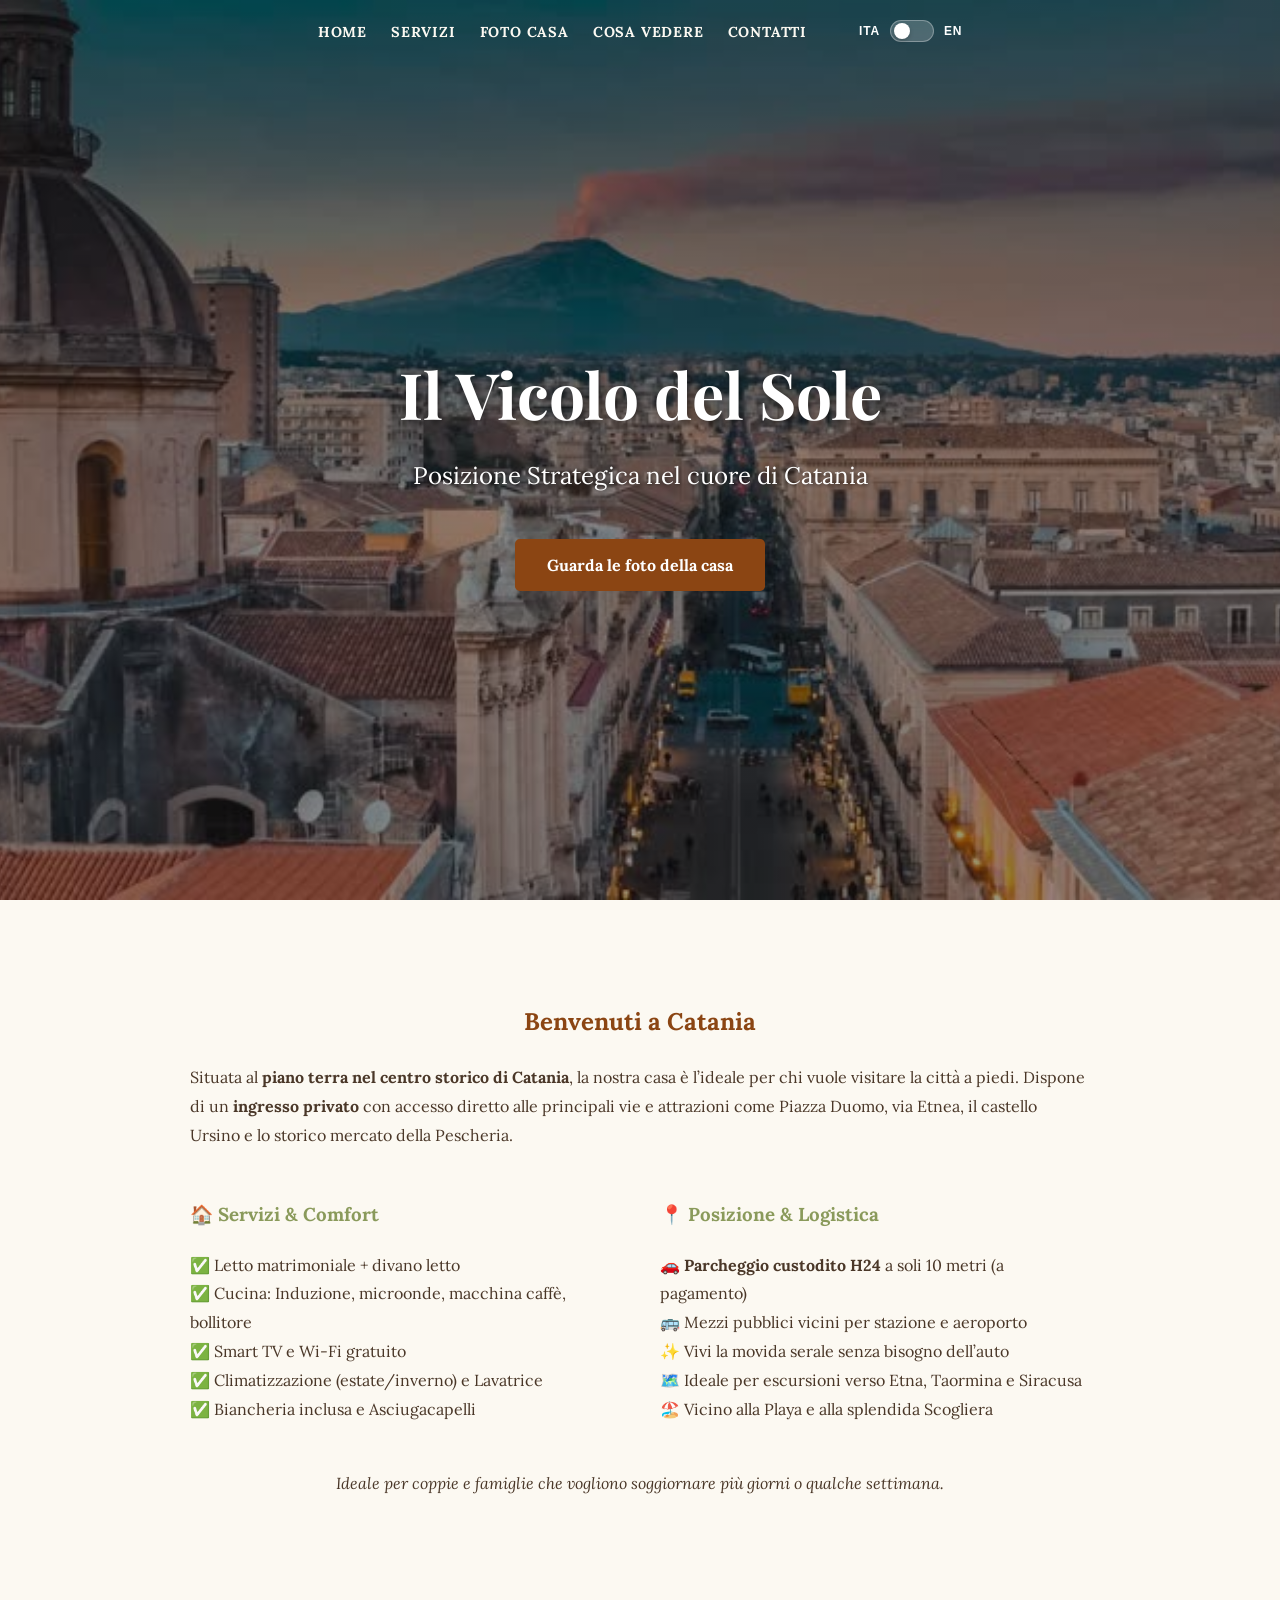
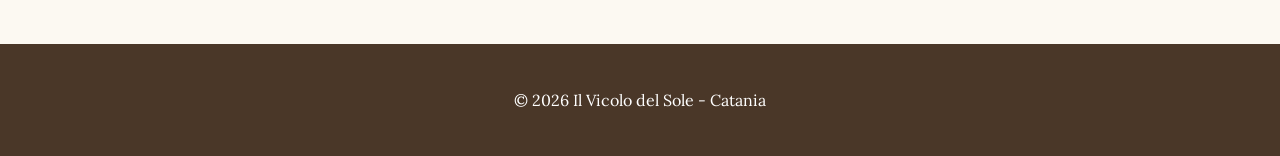
==== index.html @ 19db4788 "first commit" ====
<!DOCTYPE html>
<html lang="it">

<head>
    <meta charset="UTF-8">
    <meta name="viewport" content="width=device-width, initial-scale=1.0">
    <title>Il Vicolo del Sole - Catania Centro</title>
    <link rel="stylesheet" href="style.css">
    <link
        href="https://fonts.googleapis.com/css2?family=Lora:wght@400;700&family=Playfair+Display:wght@700&display=swap"
        rel="stylesheet">
</head>

<body>

    <div class="home-bg">
        <header style="position: absolute; top: 0; width: 100%;">
            <nav>
                <ul>
                    <li><a href="index.html">Home</a></li>
                    <li><a href="servizi.html">Servizi</a></li>
                    <li><a href="foto.html">Foto Casa</a></li>
                    <li><a href="dintorni.html">Cosa Vedere</a></li>
                    <li><a href="contatti.html">Contatti</a></li>
                </ul>

                <!-- HAMBURGER MENU ICON -->
                <button class="hamburger" aria-label="Toggle menu" aria-expanded="false">
                    <span></span>
                    <span></span>
                    <span></span>
                </button>

                <div class="language-switch notraslate" translate="no">
                    <span class="lang-label">ITA</span>
                    <label class="switch">
                        <input type="checkbox" id="lang-toggle" onclick="toggleLanguage()">
                        <span class="slider"></span>
                    </label>
                    <span class="lang-label">EN</span>
                </div>
                <div id="google_translate_element"></div>
            </nav>

            <!-- MOBILE MENU SIDEBAR -->
            <div class="mobile-menu">
                <ul>
                    <li><a href="index.html">Home</a></li>
                    <li><a href="servizi.html">Servizi</a></li>
                    <li><a href="foto.html">Foto Casa</a></li>
                    <li><a href="dintorni.html">Cosa Vedere</a></li>
                    <li><a href="contatti.html">Contatti</a></li>
                </ul>
            </div>
        </header>

        <div class="hero-text">
            <h1>Il Vicolo del Sole</h1>
            <p>Posizione Strategica nel cuore di Catania</p>
            <a href="foto.html" class="btn-hero">Guarda le foto della casa</a>
        </div>
    </div>

    <section class="full-description">
        <div class="description-content">
            <h2 style="color: #8B4513; text-align: center;">Benvenuti a Catania</h2>
            <p>
                Situata al <strong>piano terra nel centro storico di Catania</strong>, la nostra casa è l’ideale per chi
                vuole visitare la città a piedi.
                Dispone di un <strong>ingresso privato</strong> con accesso diretto alle principali vie e attrazioni
                come Piazza Duomo, via Etnea, il castello Ursino e lo storico mercato della Pescheria.
            </p>

            <div style="display: grid; grid-template-columns: 1fr 1fr; gap: 40px; margin-top: 30px;">
                <div>
                    <h3 style="color: #8A9A5B;">🏠 Servizi & Comfort</h3>
                    <ul style="list-style: none; padding: 0;">
                        <li>✅ Letto matrimoniale + divano letto</li>
                        <li>✅ Cucina: Induzione, microonde, macchina caffè, bollitore</li>
                        <li>✅ Smart TV e Wi-Fi gratuito</li>
                        <li>✅ Climatizzazione (estate/inverno) e Lavatrice</li>
                        <li>✅ Biancheria inclusa e Asciugacapelli</li>
                    </ul>
                </div>
                <div>
                    <h3 style="color: #8A9A5B;">📍 Posizione & Logistica</h3>
                    <ul style="list-style: none; padding: 0;">
                        <li>🚗 <strong>Parcheggio custodito H24</strong> a soli 10 metri (a pagamento)</li>
                        <li>🚌 Mezzi pubblici vicini per stazione e aeroporto</li>
                        <li>✨ Vivi la movida serale senza bisogno dell’auto</li>
                        <li>🗺️ Ideale per escursioni verso Etna, Taormina e Siracusa</li>
                        <li>🏖️ Vicino alla Playa e alla splendida Scogliera</li>
                    </ul>
                </div>
            </div>

            <p style="text-align: center; margin-top: 30px; font-style: italic;">
                Ideale per coppie e famiglie che vogliono soggiornare più giorni o qualche settimana.
            </p>
        </div>
    </section>

    <footer style="text-align: center; padding: 30px; background: #4A3728; color: white;">
        <p>© 2026 Il Vicolo del Sole - Catania</p>
    </footer>

    <script src="js/menu.js"></script>
    <script type="text/javascript" src="js/translate.js"></script>
    <script type="text/javascript"
        src="//translate.google.com/translate_a/element.js?cb=googleTranslateElementInit"></script>

</body>

</html>
---- style.css ----
/* ============================================================
   TAVOLOZZA COLORI E VARIABILI
   ============================================================ */
:root {
    --crema: #FCF9F2;
    --legno: #8B4513;
    --salvia: #8A9A5B;
    --cioccolato: #4A3728;
    --testo-chiaro: #FFFFFF;
    --ombra: rgba(0, 0, 0, 0.1);
    --transition: 0.3s ease;
}

/* ============================================================
   STRUTTURA BASE
   ============================================================ */
html {
    font-size: 16px;
}

body,
html {
    margin: 0;
    padding: 0;
    font-family: 'Lora', serif;
    background-color: var(--crema);
    color: var(--cioccolato);
    scroll-behavior: smooth;
    top: 0px !important;
}

/* ============================================================
   NAVIGAZIONE RESPONSIVE (MENU DESKTOP + HAMBURGER MOBILE)
   ============================================================ */
header {
    background: transparent;
    padding: 1.25rem;
    text-align: center;
    position: absolute;
    width: 100%;
    top: 0;
    z-index: 100;
    transition: all var(--transition);
}

header.internal {
    background: var(--legno);
    position: relative;
}

nav {
    display: flex;
    align-items: center;
    justify-content: center;
    flex-wrap: wrap;
    gap: 2rem;
}

nav ul {
    list-style: none;
    margin: 0;
    padding: 0;
    display: flex;
    gap: 1.5rem;
    align-items: center;
}

nav ul li {
    display: inline-block;
}

nav ul li a {
    color: var(--crema);
    text-decoration: none;
    font-weight: bold;
    text-transform: uppercase;
    font-size: 0.9rem;
    letter-spacing: 0.05rem;
    transition: color var(--transition);
    padding: 0.5rem 0;
    border-bottom: 2px solid transparent;
}

nav ul li a:hover {
    color: var(--salvia);
    border-bottom-color: var(--salvia);
}

/* HAMBURGER MENU ICON (NASCOSTO SU DESKTOP) */
.hamburger {
    display: none;
    flex-direction: column;
    cursor: pointer;
    gap: 0.35rem;
    background: none;
    border: none;
    padding: 0.5rem;
    z-index: 1001;
}

.hamburger span {
    width: 1.75rem;
    height: 0.2rem;
    background-color: var(--crema);
    border-radius: 0.1rem;
    transition: all var(--transition);
    transform-origin: center;
}

.hamburger.active span:nth-child(1) {
    transform: rotate(45deg) translate(0.5rem, 0.5rem);
}

.hamburger.active span:nth-child(2) {
    opacity: 0;
}

.hamburger.active span:nth-child(3) {
    transform: rotate(-45deg) translate(0.5rem, -0.5rem);
}

/* MOBILE MENU (SIDEBAR) */
.mobile-menu {
    display: none;
    position: fixed;
    top: 0;
    left: -100%;
    width: 100%;
    height: 100vh;
    background: linear-gradient(135deg, var(--legno) 0%, var(--cioccolato) 100%);
    flex-direction: column;
    padding-top: 5rem;
    gap: 1.5rem;
    z-index: 1000;
    transition: left var(--transition);
    overflow-y: auto;
}

.mobile-menu.active {
    left: 0;
}

.mobile-menu ul {
    flex-direction: column;
    gap: 1rem;
    padding: 0 1.5rem;
}

.mobile-menu ul li a {
    font-size: 1.2rem;
    padding: 1rem;
    display: block;
    border-radius: 0.5rem;
    transition: background-color var(--transition);
}

.mobile-menu ul li a:hover {
    background-color: rgba(255, 255, 255, 0.1);
    border-bottom: none;
}

/* LANGUAGE SWITCH */
.language-switch {
    display: flex;
    align-items: center;
    gap: 0.625rem;
    margin-left: 1.25rem;
}

.lang-label {
    color: white;
    font-size: 0.75rem;
    font-weight: bold;
    font-family: sans-serif;
    letter-spacing: 0.05rem;
}

.switch {
    position: relative;
    display: inline-block;
    width: 2.75rem;
    height: 1.375rem;
}

.switch input {
    opacity: 0;
    width: 0;
    height: 0;
}

.slider {
    position: absolute;
    cursor: pointer;
    top: 0;
    left: 0;
    right: 0;
    bottom: 0;
    background-color: rgba(255, 255, 255, 0.2);
    backdrop-filter: blur(5px);
    transition: background-color var(--transition);
    border: 1px solid rgba(255, 255, 255, 0.3);
    border-radius: 2.125rem;
}

.slider:before {
    position: absolute;
    content: "";
    height: 1rem;
    width: 1rem;
    left: 0.1875rem;
    bottom: 0.125rem;
    background-color: white;
    transition: transform var(--transition);
    box-shadow: 0 0.125rem 0.25rem rgba(0, 0, 0, 0.2);
    border-radius: 50%;
}

input:checked+.slider {
    background-color: rgba(46, 204, 113, 0.6);
}

input:checked+.slider:before {
    transform: translateX(1.375rem);
}

/* GOOGLE TRANSLATE */
.goog-te-menu-frame {
    box-shadow: 0 0.25rem 1.25rem rgba(0, 0, 0, 0.2) !important;
    border-radius: 0.5rem !important;
}

.goog-te-gadget-simple {
    background-color: rgba(255, 255, 255, 0.15) !important;
    border: 1px solid rgba(255, 255, 255, 0.3) !important;
    padding: 0.375rem 0.75rem !important;
    border-radius: 0.35rem !important;
    font-family: 'Lora', serif !important;
    cursor: pointer;
    transition: all var(--transition);
    display: flex !important;
    align-items: center;
}

.goog-te-gadget-simple:hover {
    background-color: rgba(255, 255, 255, 0.25) !important;
}

.goog-te-gadget-simple img {
    display: none !important;
}

.goog-te-gadget-simple span {
    color: var(--crema) !important;
    font-size: 0.85rem !important;
    font-weight: bold;
    text-transform: uppercase;
    text-decoration: none !important;
}

.goog-te-banner-frame.skiptranslate,
.goog-te-gadget span {
    display: none !important;
}

#google_translate_element {
    display: none !important;
}

.goog-text-highlight {
    background-color: transparent !important;
    box-shadow: none !important;
    border: none !important;
}

/* ============================================================
   HOME PAGE - HERO SECTION (RESPONSIVE)
   ============================================================ */
.home-bg {
    background-image: linear-gradient(rgba(0, 0, 0, 0.4), rgba(0, 0, 0, 0.4)), url('img/catania-bg.jpg');
    height: 100vh;
    background-position: center;
    background-repeat: no-repeat;
    background-size: cover;
    position: relative;
    display: flex;
    align-items: center;
    justify-content: center;
    min-height: 500px;
}

.hero-text {
    text-align: center;
    color: var(--testo-chiaro);
    max-width: 90%;
    padding: 2rem;
}

.hero-text h1 {
    font-family: 'Playfair Display', serif;
    font-size: clamp(2rem, 6vw, 4rem);
    margin-bottom: 0.625rem;
    text-shadow: 0.125rem 0.125rem 0.5rem rgba(0, 0, 0, 0.6);
}

.hero-text p {
    font-size: clamp(1rem, 4vw, 1.5rem);
    font-weight: 300;
    text-shadow: 0.0625rem 0.0625rem 0.25rem rgba(0, 0, 0, 0.6);
}

.btn-hero {
    display: inline-block;
    padding: 1rem 2rem;
    background: var(--legno);
    color: white;
    text-decoration: none;
    border-radius: 0.3rem;
    margin-top: 1.5rem;
    font-weight: bold;
    transition: all var(--transition);
    font-size: clamp(0.9rem, 2vw, 1rem);
}

.btn-hero:hover {
    background: #A0522D;
    transform: translateY(-0.2rem);
}

/* ============================================================
   SEZIONI CONTENUTO (DESCRIZIONE E SERVIZI)
   ============================================================ */
.full-description {
    padding: clamp(2rem, 10vw, 5rem) 1.25rem;
    background-color: var(--crema);
}

.description-content {
    max-width: 56.25rem;
    margin: 0 auto;
    line-height: 1.8;
}

.features {
    padding: clamp(2rem, 10vw, 5rem) 1.25rem;
    max-width: 75rem;
    margin: 0 auto;
}

.service-grid {
    display: grid;
    grid-template-columns: repeat(auto-fit, minmax(280px, 1fr));
    gap: 1.875rem;
}

.service-item {
    background: white;
    padding: 2.5rem;
    border-radius: 0.9375rem;
    text-align: center;
    box-shadow: 0 0.625rem 1.875rem var(--ombra);
    transition: transform var(--transition), border-color var(--transition);
    border: 1px solid #eee;
}

.service-item:hover {
    transform: translateY(-0.625rem);
    border-color: var(--salvia);
}

.icon {
    font-size: 3.5rem;
    display: block;
    margin-bottom: 1.25rem;
}

.servizi-lista {
    display: grid;
    grid-template-columns: repeat(auto-fit, minmax(250px, 1fr));
    gap: 1.25rem;
    padding: 1.25rem;
}

.card-servizio {
    background: #fff;
    padding: 1.5625rem;
    border-radius: 0.625rem;
    border-bottom: 0.25rem solid var(--salvia);
    text-align: center;
    box-shadow: 0 0.25rem 0.75rem var(--ombra);
    transition: transform var(--transition);
}

.card-servizio:hover {
    transform: translateY(-0.3rem);
}

/* ============================================================
   CAROSELLO (GALLERIA FOTO)
   ============================================================ */
.carousel-container {
    width: 100%;
    max-width: 75rem;
    margin: 2.5rem auto;
    position: relative;
    overflow: hidden;
    aspect-ratio: 16 / 9;
    background: #000;
    border-radius: 0.9375rem;
    box-shadow: 0 0.625rem 1.875rem rgba(0, 0, 0, 0.2);
}

.carousel img {
    width: 100%;
    height: 100%;
    object-fit: contain;
    position: absolute;
    top: 0;
    left: 0;
    opacity: 0;
    transition: opacity 1.2s ease-in-out;
}

.carousel img.active {
    opacity: 1;
}

/* ============================================================
   DINTORNI E ATTRAZIONI
   ============================================================ */
.attraction-card {
    background: white;
    padding: 1.5625rem;
    border-radius: 0.75rem;
    border-left: 0.3125rem solid var(--salvia);
    box-shadow: 0 0.25rem 0.9375rem var(--ombra);
    transition: transform var(--transition), box-shadow var(--transition);
    cursor: pointer;
}

.attraction-card:hover {
    transform: scale(1.02);
    box-shadow: 0 0.375rem 1.25rem rgba(0, 0, 0, 0.1);
}

.attraction-card h3 {
    margin: 0 0 0.625rem 0;
    color: #5D4037;
    font-size: clamp(1rem, 3vw, 1.3rem);
}

.attraction-card p {
    font-size: 0.95rem;
    color: #666;
}

.tourist-guide {
    max-width: 75rem;
    margin: 0 auto;
    padding: 0 1.25rem;
}

.tourist-guide>div {
    display: grid;
    grid-template-columns: repeat(auto-fit, minmax(280px, 1fr));
    gap: 1.5625rem;
    margin-top: 1.875rem;
}

/* ============================================================
   PULSANTI PARTNER
   ============================================================ */
.btn-partner {
    display: flex;
    align-items: center;
    justify-content: center;
    padding: 1.25rem;
    margin-bottom: 0.75rem;
    border-radius: 0.5rem;
    text-decoration: none;
    font-weight: bold;
    transition: transform var(--transition), box-shadow var(--transition);
    color: white !important;
    font-size: clamp(1rem, 2vw, 1.4rem);
}

.btn-partner:hover {
    transform: translateY(-0.125rem);
    box-shadow: 0 0.25rem 0.75rem rgba(0, 0, 0, 0.2);
}

.booking {
    background-color: #003580;
}

.airbnb {
    background-color: #FF5A5F;
}

.subito {
    background-color: #ff6e00 !important;
    background-image: linear-gradient(135deg, #ff8c00 0%, #ff6e00 100%);
    border: 1px solid #e66300;
}

.subito:hover {
    background-color: #e66300 !important;
    background-image: none;
}

/* ============================================================
   VIDEO TOUR
   ============================================================ */
.video-tour-section {
    max-width: 25rem;
    margin: 1.25rem auto;
    padding: 0 1.25rem;
    text-align: center;
}

.video-tour-section h2 {
    font-size: clamp(1.3rem, 4vw, 1.5rem) !important;
    margin-bottom: 1.25rem;
}

.video-tour-section video {
    width: 100%;
    height: auto;
    border-radius: 0.9375rem;
    box-shadow: 0 0.625rem 1.875rem rgba(0, 0, 0, 0.2);
    background-color: #000;
}

/* ============================================================
   FOOTER
   ============================================================ */
footer {
    background: var(--cioccolato);
    color: white;
    text-align: center;
    padding: 2.5rem 1.25rem;
    margin-top: 3.125rem;
}

/* ============================================================
   MEDIA QUERIES - TABLET (768px - 1024px)
   ============================================================ */
@media (max-width: 1024px) {
    nav ul {
        gap: 1rem;
    }

    nav ul li a {
        font-size: 0.8rem;
    }

    .carousel-container {
        aspect-ratio: 4 / 3;
    }

    .tourist-guide>div {
        gap: 1.25rem;
    }
}

/* ============================================================
   MEDIA QUERIES - MOBILE (< 768px)
   ============================================================ */
@media (max-width: 768px) {
    html {
        font-size: 14px;
    }

    /* HEADER MOBILE - compact overlay nav on top of hero */
    header {
        position: absolute !important;
        background: transparent !important;
        padding: 0;
        width: 100%;
        top: 0;
        left: 0;
        pointer-events: none;
    }

    /* keep solid background for internal pages */
    header.internal {
        background: var(--legno);
        position: relative;
        pointer-events: auto;
        padding: 1rem 0.75rem;
    }

    /* SHOW HAMBURGER MENU - compact pill on top-left */
    nav {
        position: absolute;
        top: 1rem;
        left: 1rem;
        display: flex;
        align-items: center;
        gap: 0.5rem;
        background: linear-gradient(90deg, rgba(139, 69, 19, 0.95), rgba(74, 55, 40, 0.95));
        padding: 0.35rem 0.6rem;
        border-radius: 0.35rem;
        box-shadow: 0 6px 18px rgba(0, 0, 0, 0.35);
        z-index: 102;
        pointer-events: auto;
    }

    nav ul {
        display: none;
    }

    .hamburger {
        display: flex;
        order: 1;
        margin: 0;
        padding: 0.15rem;
    }

    .mobile-menu {
        display: flex;
    }

    .language-switch {
        order: 2;
        margin-left: 0;
        gap: 0.5rem;
    }

    .lang-label {
        font-size: 0.65rem;
    }

    .switch {
        width: 2.25rem;
        height: 1.125rem;
    }

    .slider:before {
        height: 0.875rem;
        width: 0.875rem;
    }

    input:checked+.slider:before {
        transform: translateX(1.125rem);
    }

    /* HERO SECTION */
    .hero-text {
        padding: 1rem;
    }

    /* CONTENT SECTIONS */
    .full-description {
        padding: 2rem 1rem;
    }

    .description-content div {
        grid-template-columns: 1fr !important;
        gap: 1.5rem !important;
        margin-top: 1.875rem !important;
    }

    .features {
        padding: 2rem 1rem;
    }

    /* CAROUSEL MOBILE */
    .carousel-container {
        aspect-ratio: 4 / 3;
        margin-top: 1.5rem;
        margin-bottom: 1.5rem;
    }

    /* BUTTONS */
    .btn-partner {
        font-size: 1.05rem !important;
        padding: 1rem !important;
    }

    /* VIDEO SECTION */
    .video-tour-section {
        padding: 1rem;
    }

    .tourist-guide>div {
        grid-template-columns: 1fr !important;
    }

    /* ATTRACTION CARDS */
    .attraction-card {
        padding: 1.25rem;
    }

    .attraction-card h3 {
        font-size: 1.1rem;
    }

    /* SERVICE GRID */
    .service-grid {
        grid-template-columns: 1fr !important;
    }

    /* MAP */
    .map-section {
        margin-bottom: 2rem !important;
    }

    .map-section iframe {
        height: 250px !important;
    }
}

/* ============================================================
   MEDIA QUERIES - SMALL MOBILE (< 480px)
   ============================================================ */
@media (max-width: 480px) {
    html {
        font-size: 13px;
    }

    .hero-text h1 {
        font-size: clamp(1.5rem, 5vw, 2.5rem);
    }

    .hero-text p {
        font-size: clamp(0.9rem, 3vw, 1.2rem);
    }

    nav {
        padding: 0 0.5rem;
    }

    .hamburger {
        margin-right: 0.5rem;
    }

    .hamburger span {
        width: 1.5rem;
        height: 0.18rem;
    }

    .language-switch {
        gap: 0.35rem;
    }

    .lang-label {
        font-size: 0.6rem;
    }

    .switch {
        width: 2rem;
        height: 1rem;
    }

    .servizi-lista {
        grid-template-columns: 1fr;
        gap: 1rem;
    }

    .card-servizio {
        padding: 1.25rem;
    }

    .btn-partner {
        font-size: 0.95rem;
    }

    .video-tour-section {
        max-width: 100%;
    }

    footer {
        padding: 1.5rem 0.75rem;
    }
}
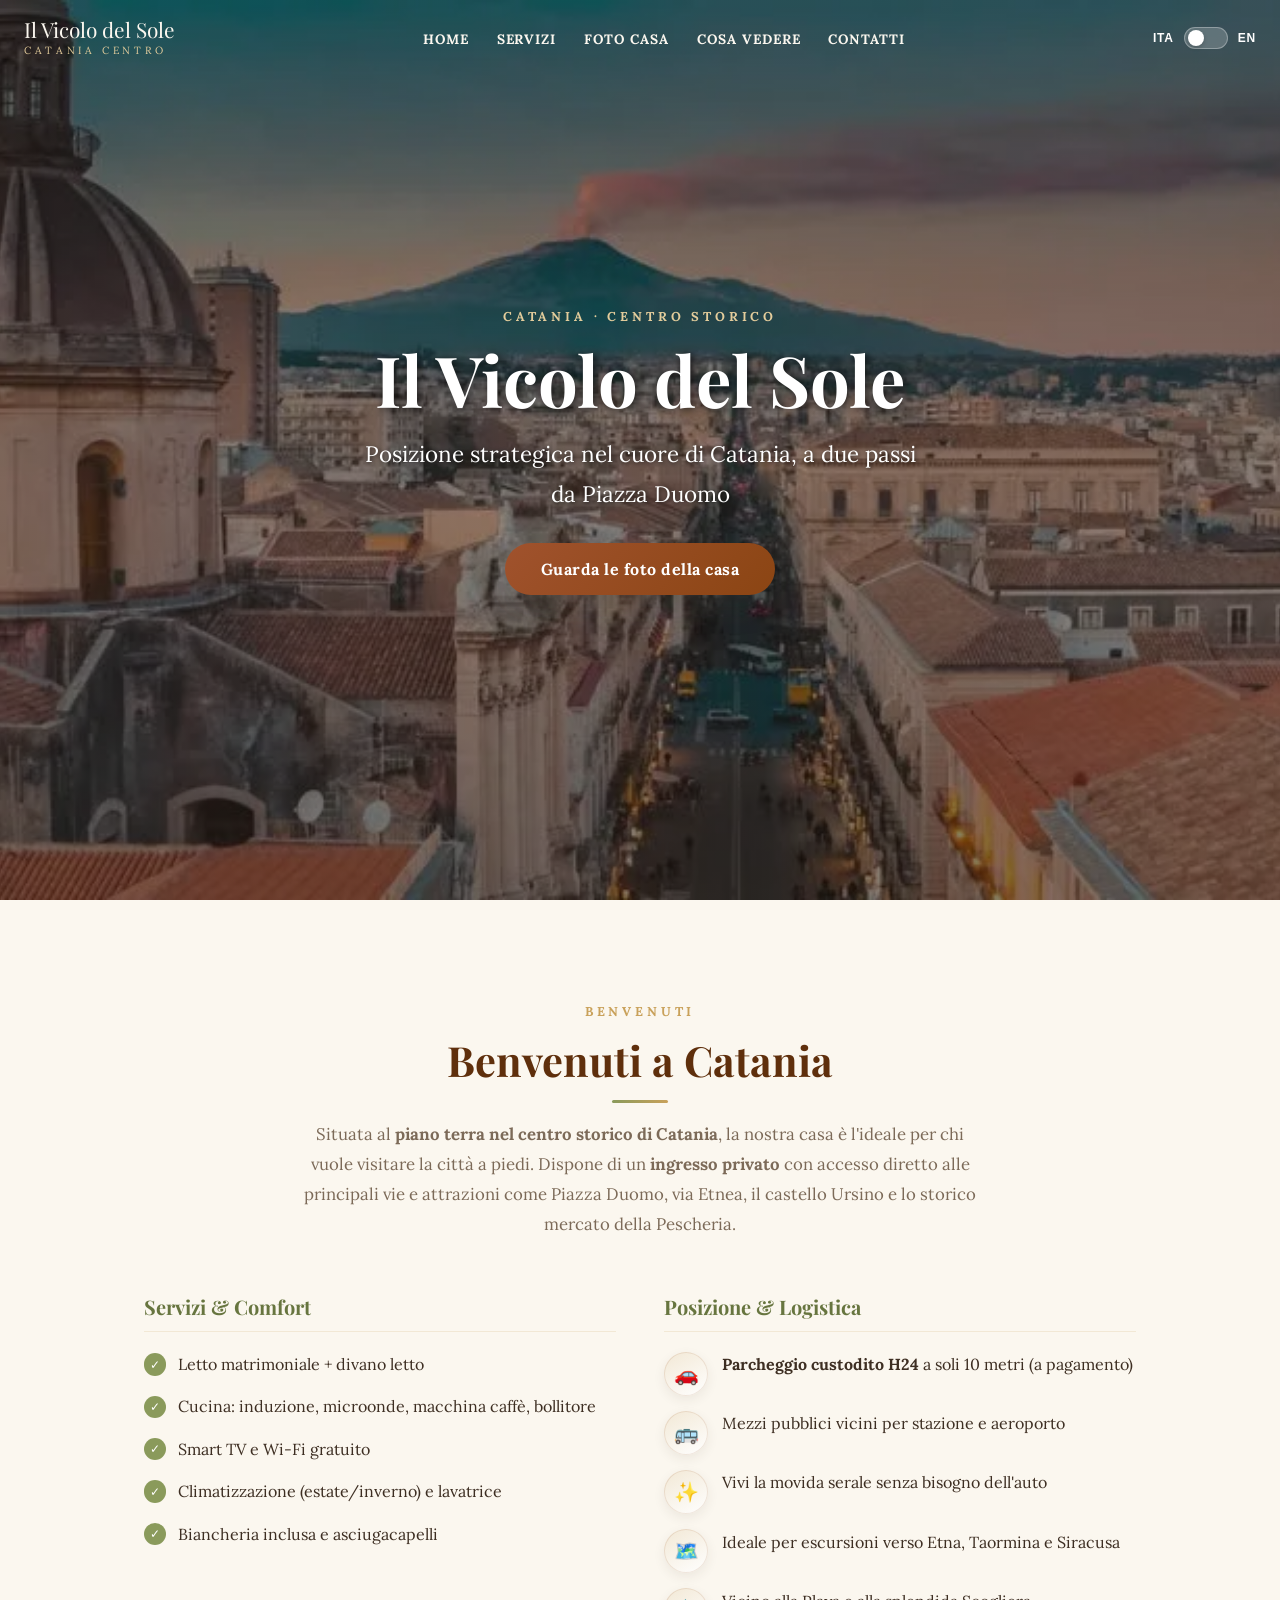
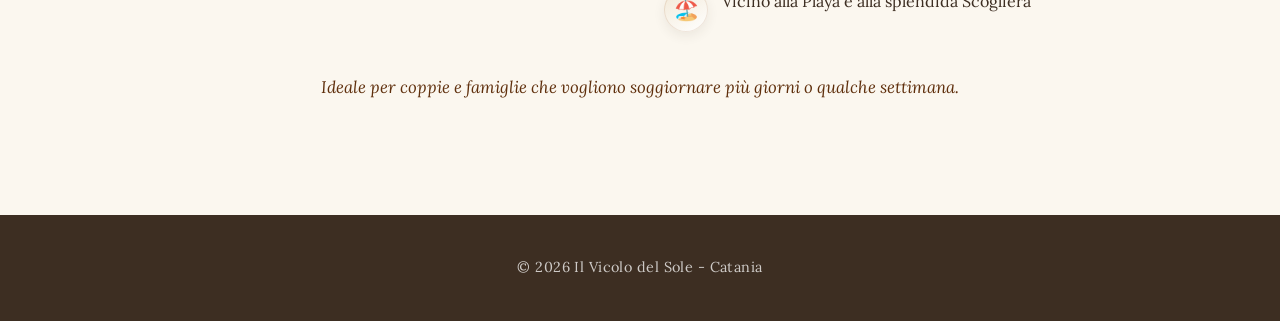
==== commit 0e3bcc64: "feat: aggiornamento foto e palette" ====
--- a/index.html
+++ b/index.html
@@ -5,18 +5,22 @@
     <meta charset="UTF-8">
     <meta name="viewport" content="width=device-width, initial-scale=1.0">
     <title>Il Vicolo del Sole - Catania Centro</title>
+    <link rel="icon" type="image/svg+xml" href="data:image/svg+xml,%3Csvg xmlns='http://www.w3.org/2000/svg' viewBox='0 0 64 64'%3E%3Crect width='64' height='64' rx='14' fill='%238B4513'/%3E%3Ccircle cx='32' cy='32' r='12' fill='%23FBF7EF'/%3E%3Cg stroke='%23FBF7EF' stroke-width='4' stroke-linecap='round'%3E%3Cline x1='32' y1='6' x2='32' y2='14'/%3E%3Cline x1='32' y1='50' x2='32' y2='58'/%3E%3Cline x1='6' y1='32' x2='14' y2='32'/%3E%3Cline x1='50' y1='32' x2='58' y2='32'/%3E%3Cline x1='13' y1='13' x2='19' y2='19'/%3E%3Cline x1='45' y1='45' x2='51' y2='51'/%3E%3Cline x1='13' y1='51' x2='19' y2='45'/%3E%3Cline x1='45' y1='19' x2='51' y2='13'/%3E%3C/g%3E%3C/svg%3E">
     <link rel="stylesheet" href="style.css">
     <link
-        href="https://fonts.googleapis.com/css2?family=Lora:wght@400;700&family=Playfair+Display:wght@700&display=swap"
+        href="https://fonts.googleapis.com/css2?family=Lora:ital,wght@0,400;0,600;0,700;1,400&family=Playfair+Display:wght@400;700;900&display=swap"
         rel="stylesheet">
 </head>
 
 <body>
 
     <div class="home-bg">
-        <header style="position: absolute; top: 0; width: 100%;">
+        <header>
             <nav>
-                <ul>
+                <a href="index.html" class="nav-brand">Il Vicolo del Sole<span class="nav-brand-sub">Catania
+                        Centro</span></a>
+
+                <ul class="nav-links">
                     <li><a href="index.html">Home</a></li>
                     <li><a href="servizi.html">Servizi</a></li>
                     <li><a href="foto.html">Foto Casa</a></li>
@@ -24,26 +28,29 @@
                     <li><a href="contatti.html">Contatti</a></li>
                 </ul>
 
+                <div class="nav-actions">
+                    <div class="language-switch notraslate" translate="no">
+                        <span class="lang-label">ITA</span>
+                        <label class="switch">
+                            <input type="checkbox" id="lang-toggle" onclick="toggleLanguage()">
+                            <span class="slider"></span>
+                        </label>
+                        <span class="lang-label">EN</span>
+                    </div>
+                    <div id="google_translate_element"></div>
+                </div>
+
                 <!-- HAMBURGER MENU ICON -->
                 <button class="hamburger" aria-label="Toggle menu" aria-expanded="false">
                     <span></span>
                     <span></span>
                     <span></span>
                 </button>
-
-                <div class="language-switch notraslate" translate="no">
-                    <span class="lang-label">ITA</span>
-                    <label class="switch">
-                        <input type="checkbox" id="lang-toggle" onclick="toggleLanguage()">
-                        <span class="slider"></span>
-                    </label>
-                    <span class="lang-label">EN</span>
-                </div>
-                <div id="google_translate_element"></div>
             </nav>
 
             <!-- MOBILE MENU SIDEBAR -->
             <div class="mobile-menu">
+                <div class="mobile-menu-brand">Il Vicolo del Sole<span>Catania Centro</span></div>
                 <ul>
                     <li><a href="index.html">Home</a></li>
                     <li><a href="servizi.html">Servizi</a></li>
@@ -55,52 +62,66 @@
         </header>
 
         <div class="hero-text">
+            <span class="eyebrow">Catania · Centro Storico</span>
             <h1>Il Vicolo del Sole</h1>
-            <p>Posizione Strategica nel cuore di Catania</p>
-            <a href="foto.html" class="btn-hero">Guarda le foto della casa</a>
+            <p>Posizione strategica nel cuore di Catania, a due passi da Piazza Duomo</p>
+            <a href="foto.html" class="btn btn-primary btn-hero">Guarda le foto della casa</a>
         </div>
     </div>
 
     <section class="full-description">
         <div class="description-content">
-            <h2 style="color: #8B4513; text-align: center;">Benvenuti a Catania</h2>
-            <p>
-                Situata al <strong>piano terra nel centro storico di Catania</strong>, la nostra casa è l’ideale per chi
-                vuole visitare la città a piedi.
-                Dispone di un <strong>ingresso privato</strong> con accesso diretto alle principali vie e attrazioni
-                come Piazza Duomo, via Etnea, il castello Ursino e lo storico mercato della Pescheria.
-            </p>
+            <div class="section-header">
+                <span class="eyebrow">Benvenuti</span>
+                <h2 class="section-title">Benvenuti a Catania</h2>
+                <p class="section-lead">
+                    Situata al <strong>piano terra nel centro storico di Catania</strong>, la nostra casa è
+                    l'ideale per chi vuole visitare la città a piedi. Dispone di un
+                    <strong>ingresso privato</strong> con accesso diretto alle principali vie e attrazioni come
+                    Piazza Duomo, via Etnea, il castello Ursino e lo storico mercato della Pescheria.
+                </p>
+            </div>
 
-            <div style="display: grid; grid-template-columns: 1fr 1fr; gap: 40px; margin-top: 30px;">
-                <div>
-                    <h3 style="color: #8A9A5B;">🏠 Servizi & Comfort</h3>
-                    <ul style="list-style: none; padding: 0;">
-                        <li>✅ Letto matrimoniale + divano letto</li>
-                        <li>✅ Cucina: Induzione, microonde, macchina caffè, bollitore</li>
-                        <li>✅ Smart TV e Wi-Fi gratuito</li>
-                        <li>✅ Climatizzazione (estate/inverno) e Lavatrice</li>
-                        <li>✅ Biancheria inclusa e Asciugacapelli</li>
+            <div class="feature-columns">
+                <div class="feature-block">
+                    <h3>Servizi &amp; Comfort</h3>
+                    <ul class="feature-list">
+                        <li><span class="check">✓</span> Letto matrimoniale + divano letto</li>
+                        <li><span class="check">✓</span> Cucina: induzione, microonde, macchina caffè, bollitore</li>
+                        <li><span class="check">✓</span> Smart TV e Wi-Fi gratuito</li>
+                        <li><span class="check">✓</span> Climatizzazione (estate/inverno) e lavatrice</li>
+                        <li><span class="check">✓</span> Biancheria inclusa e asciugacapelli</li>
                     </ul>
                 </div>
-                <div>
-                    <h3 style="color: #8A9A5B;">📍 Posizione & Logistica</h3>
-                    <ul style="list-style: none; padding: 0;">
-                        <li>🚗 <strong>Parcheggio custodito H24</strong> a soli 10 metri (a pagamento)</li>
-                        <li>🚌 Mezzi pubblici vicini per stazione e aeroporto</li>
-                        <li>✨ Vivi la movida serale senza bisogno dell’auto</li>
-                        <li>🗺️ Ideale per escursioni verso Etna, Taormina e Siracusa</li>
-                        <li>🏖️ Vicino alla Playa e alla splendida Scogliera</li>
+                <div class="feature-block">
+                    <h3>Posizione &amp; Logistica</h3>
+                    <ul class="info-list">
+                        <li><span class="icon-badge">🚗</span>
+                            <p><strong>Parcheggio custodito H24</strong> a soli 10 metri (a pagamento)</p>
+                        </li>
+                        <li><span class="icon-badge">🚌</span>
+                            <p>Mezzi pubblici vicini per stazione e aeroporto</p>
+                        </li>
+                        <li><span class="icon-badge">✨</span>
+                            <p>Vivi la movida serale senza bisogno dell'auto</p>
+                        </li>
+                        <li><span class="icon-badge">🗺️</span>
+                            <p>Ideale per escursioni verso Etna, Taormina e Siracusa</p>
+                        </li>
+                        <li><span class="icon-badge">🏖️</span>
+                            <p>Vicino alla Playa e alla splendida Scogliera</p>
+                        </li>
                     </ul>
                 </div>
             </div>
 
-            <p style="text-align: center; margin-top: 30px; font-style: italic;">
+            <p class="description-note">
                 Ideale per coppie e famiglie che vogliono soggiornare più giorni o qualche settimana.
             </p>
         </div>
     </section>
 
-    <footer style="text-align: center; padding: 30px; background: #4A3728; color: white;">
+    <footer>
         <p>© 2026 Il Vicolo del Sole - Catania</p>
     </footer>
 
@@ -111,4 +132,4 @@
 
 </body>
 
-</html>+</html>
--- a/style.css
+++ b/style.css
@@ -1,19 +1,50 @@
 /* ============================================================
-   TAVOLOZZA COLORI E VARIABILI
+   IL VICOLO DEL SOLE — DESIGN SYSTEM
+   Boutique mediterraneo raffinato
    ============================================================ */
 :root {
-    --crema: #FCF9F2;
+    --crema: #FBF7EF;
+    --crema-alt: #F2E8D5;
+    --bianco: #FFFFFF;
+
     --legno: #8B4513;
+    --legno-scuro: #5F2F0C;
+    --legno-chiaro: #A0522D;
+
     --salvia: #8A9A5B;
-    --cioccolato: #4A3728;
+    --salvia-scura: #67753F;
+
+    --oro: #C9A15A;
+    --oro-chiaro: #E4CD9C;
+
+    --cioccolato: #3D2E22;
+    --testo: #3D2E22;
+    --testo-muted: #7C6A58;
     --testo-chiaro: #FFFFFF;
-    --ombra: rgba(0, 0, 0, 0.1);
+
+    --ombra-1: 0 0.25rem 0.75rem rgba(61, 46, 34, 0.08);
+    --ombra-2: 0 0.75rem 2rem rgba(61, 46, 34, 0.12);
+    --ombra-3: 0 1.5rem 3.5rem rgba(61, 46, 34, 0.2);
+
+    --radius-sm: 0.6rem;
+    --radius-md: 1rem;
+    --radius-lg: 1.5rem;
+
+    --font-display: 'Playfair Display', Georgia, serif;
+    --font-body: 'Lora', Georgia, serif;
+
+    --header-h: 5.5rem;
     --transition: 0.3s ease;
-}
-
-/* ============================================================
-   STRUTTURA BASE
-   ============================================================ */
+    --transition-slow: 0.6s cubic-bezier(0.22, 1, 0.36, 1);
+}
+
+/* ============================================================
+   RESET & STRUTTURA BASE
+   ============================================================ */
+* {
+    box-sizing: border-box;
+}
+
 html {
     font-size: 16px;
 }
@@ -22,68 +53,178 @@
 html {
     margin: 0;
     padding: 0;
-    font-family: 'Lora', serif;
+    font-family: var(--font-body);
     background-color: var(--crema);
-    color: var(--cioccolato);
+    color: var(--testo);
     scroll-behavior: smooth;
     top: 0px !important;
 }
 
+img {
+    max-width: 100%;
+    display: block;
+}
+
+h1, h2, h3, h4 {
+    font-family: var(--font-display);
+    color: var(--legno-scuro);
+    line-height: 1.2;
+    margin: 0 0 0.75rem;
+    font-weight: 700;
+}
+
+p {
+    line-height: 1.8;
+    margin: 0 0 1rem;
+}
+
+a {
+    color: inherit;
+}
+
+::selection {
+    background: var(--oro-chiaro);
+    color: var(--legno-scuro);
+}
+
+/* ============================================================
+   ELEMENTI RIUTILIZZABILI (eyebrow, titoli sezione, container)
+   ============================================================ */
+.eyebrow {
+    display: inline-block;
+    font-family: var(--font-body);
+    font-size: 0.8rem;
+    font-weight: 700;
+    letter-spacing: 0.3em;
+    text-transform: uppercase;
+    color: var(--oro);
+    margin-bottom: 0.75rem;
+}
+
+.section-header {
+    text-align: center;
+    max-width: 42rem;
+    margin: 0 auto clamp(2.5rem, 6vw, 3.5rem);
+}
+
+.section-title {
+    font-size: clamp(1.8rem, 4vw, 2.6rem);
+    position: relative;
+    padding-bottom: 1.1rem;
+    margin-bottom: 1rem;
+}
+
+.section-title::after {
+    content: "";
+    position: absolute;
+    bottom: 0;
+    left: 50%;
+    transform: translateX(-50%);
+    width: 3.5rem;
+    height: 0.1875rem;
+    background: linear-gradient(90deg, var(--salvia), var(--oro));
+    border-radius: 999px;
+}
+
+.section-lead {
+    color: var(--testo-muted);
+    font-size: 1.05rem;
+}
+
+.container {
+    max-width: 75rem;
+    margin: 0 auto;
+    padding: 0 1.5rem;
+}
+
 /* ============================================================
    NAVIGAZIONE RESPONSIVE (MENU DESKTOP + HAMBURGER MOBILE)
    ============================================================ */
 header {
     background: transparent;
-    padding: 1.25rem;
-    text-align: center;
+    padding: 1.15rem 1.5rem;
     position: absolute;
     width: 100%;
     top: 0;
-    z-index: 100;
-    transition: all var(--transition);
+    left: 0;
+    z-index: 1000;
+    transition: background-color var(--transition), box-shadow var(--transition), padding var(--transition);
 }
 
 header.internal {
-    background: var(--legno);
+    background: var(--legno-scuro);
     position: relative;
 }
 
+header.is-scrolled {
+    background: rgba(61, 34, 20, 0.94);
+    backdrop-filter: blur(0.625rem);
+    box-shadow: var(--ombra-2);
+}
+
 nav {
     display: flex;
     align-items: center;
-    justify-content: center;
-    flex-wrap: wrap;
-    gap: 2rem;
-}
-
-nav ul {
+    justify-content: space-between;
+    gap: 1.5rem;
+    max-width: 82rem;
+    margin: 0 auto;
+    width: 100%;
+}
+
+.nav-brand {
+    font-family: var(--font-display);
+    font-size: 1.3rem;
+    line-height: 1.15;
+    color: var(--crema);
+    text-decoration: none;
+    display: flex;
+    flex-direction: column;
+    flex-shrink: 0;
+}
+
+.nav-brand .nav-brand-sub {
+    font-family: var(--font-body);
+    font-size: 0.65rem;
+    letter-spacing: 0.35em;
+    text-transform: uppercase;
+    color: var(--oro-chiaro);
+    margin-top: 0.15rem;
+}
+
+.nav-links {
     list-style: none;
     margin: 0;
     padding: 0;
     display: flex;
-    gap: 1.5rem;
-    align-items: center;
-}
-
-nav ul li {
-    display: inline-block;
-}
-
-nav ul li a {
+    gap: 1.75rem;
+    align-items: center;
+    flex: 1;
+    justify-content: center;
+}
+
+.nav-links a {
     color: var(--crema);
     text-decoration: none;
     font-weight: bold;
     text-transform: uppercase;
-    font-size: 0.9rem;
-    letter-spacing: 0.05rem;
+    font-size: 0.85rem;
+    letter-spacing: 0.06rem;
     transition: color var(--transition);
     padding: 0.5rem 0;
     border-bottom: 2px solid transparent;
 }
 
-nav ul li a:hover {
-    color: var(--salvia);
-    border-bottom-color: var(--salvia);
+.nav-links a:hover {
+    color: var(--oro-chiaro);
+    border-bottom-color: var(--oro);
+}
+
+.nav-actions {
+    display: flex;
+    align-items: center;
+    gap: 1rem;
+    flex-shrink: 0;
 }
 
 /* HAMBURGER MENU ICON (NASCOSTO SU DESKTOP) */
@@ -101,7 +242,7 @@
 .hamburger span {
     width: 1.75rem;
     height: 0.2rem;
-    background-color: var(--crema);
+    background-color: var(--cioccolato);
     border-radius: 0.1rem;
     transition: all var(--transition);
     transform-origin: center;
@@ -127,11 +268,12 @@
     left: -100%;
     width: 100%;
     height: 100vh;
-    background: linear-gradient(135deg, var(--legno) 0%, var(--cioccolato) 100%);
+    background: linear-gradient(180deg, var(--salvia) 0%, #485e28 100%);
     flex-direction: column;
-    padding-top: 5rem;
+    padding-top: 4.5rem;
     gap: 1.5rem;
-    z-index: 1000;
+    z-index: 10000;
+    pointer-events: auto;
     transition: left var(--transition);
     overflow-y: auto;
 }
@@ -140,23 +282,47 @@
     left: 0;
 }
 
+.mobile-menu-brand {
+    text-align: center;
+    font-family: var(--font-display);
+    color: var(--testo-chiaro);
+    font-size: 1.6rem;
+    padding: 0 1.5rem;
+}
+
+.mobile-menu-brand span {
+    display: block;
+    font-family: var(--font-body);
+    font-size: 0.7rem;
+    letter-spacing: 0.35em;
+    text-transform: uppercase;
+    color: rgba(255, 255, 255, 0.75);
+    margin-top: 0.35rem;
+}
+
 .mobile-menu ul {
+    display: flex;
     flex-direction: column;
     gap: 1rem;
     padding: 0 1.5rem;
+    margin: 0;
+    align-items: center;
 }
 
 .mobile-menu ul li a {
-    font-size: 1.2rem;
+    font-size: 40px;
     padding: 1rem;
     display: block;
+    color: var(--testo-chiaro);
+    font-weight: 700;
+    background: transparent;
     border-radius: 0.5rem;
-    transition: background-color var(--transition);
+    transition: background-color var(--transition), color var(--transition);
 }
 
 .mobile-menu ul li a:hover {
-    background-color: rgba(255, 255, 255, 0.1);
-    border-bottom: none;
+    background-color: rgba(255, 255, 255, 0.08);
+    color: var(--testo-chiaro);
 }
 
 /* LANGUAGE SWITCH */
@@ -164,7 +330,6 @@
     display: flex;
     align-items: center;
     gap: 0.625rem;
-    margin-left: 1.25rem;
 }
 
 .lang-label {
@@ -216,7 +381,7 @@
 }
 
 input:checked+.slider {
-    background-color: rgba(46, 204, 113, 0.6);
+    background-color: rgba(201, 161, 90, 0.75);
 }
 
 input:checked+.slider:before {
@@ -234,7 +399,7 @@
     border: 1px solid rgba(255, 255, 255, 0.3) !important;
     padding: 0.375rem 0.75rem !important;
     border-radius: 0.35rem !important;
-    font-family: 'Lora', serif !important;
+    font-family: var(--font-body) !important;
     cursor: pointer;
     transition: all var(--transition);
     display: flex !important;
@@ -273,10 +438,541 @@
 }
 
 /* ============================================================
+   BOTTONI
+   ============================================================ */
+.btn {
+    display: inline-flex;
+    align-items: center;
+    justify-content: center;
+    gap: 0.6rem;
+    padding: 1rem 2.25rem;
+    border-radius: 999px;
+    text-decoration: none;
+    font-weight: bold;
+    font-size: clamp(0.9rem, 2vw, 1rem);
+    letter-spacing: 0.03em;
+    border: none;
+    cursor: pointer;
+    transition: transform var(--transition), box-shadow var(--transition), background-color var(--transition);
+}
+
+.btn-primary {
+    background: linear-gradient(135deg, var(--legno-chiaro), var(--legno));
+    color: var(--testo-chiaro);
+    box-shadow: var(--ombra-2);
+}
+
+.btn-primary:hover {
+    background: linear-gradient(135deg, var(--legno), var(--legno-scuro));
+    transform: translateY(-0.2rem);
+    box-shadow: var(--ombra-3);
+}
+
+/* ============================================================
+   SEZIONI CONTENUTO (DESCRIZIONE E SERVIZI)
+   ============================================================ */
+.full-description {
+    padding: clamp(3rem, 10vw, 6rem) 1.25rem;
+    background-color: var(--crema);
+}
+
+.description-content {
+    max-width: 62rem;
+    margin: 0 auto;
+    line-height: 1.8;
+}
+
+.description-content > p {
+    text-align: center;
+    max-width: 48rem;
+    margin: 0 auto 1rem;
+    font-size: 1.05rem;
+    color: var(--testo-muted);
+}
+
+.description-content .description-note {
+    text-align: center;
+    margin-top: 2.5rem;
+    font-style: italic;
+    color: var(--legno-scuro);
+    font-size: 1.05rem;
+}
+
+.feature-columns {
+    display: grid;
+    grid-template-columns: 1fr 1fr;
+    gap: 2.5rem 3rem;
+    margin-top: 2.75rem;
+}
+
+.feature-block h3 {
+    font-size: 1.25rem;
+    color: var(--salvia-scura);
+    border-bottom: 1px solid var(--crema-alt);
+    padding-bottom: 0.75rem;
+    margin-bottom: 1.1rem;
+}
+
+.feature-list,
+.info-list {
+    list-style: none;
+    padding: 0;
+    margin: 0;
+    display: flex;
+    flex-direction: column;
+    gap: 0.85rem;
+}
+
+.feature-list li {
+    display: flex;
+    align-items: center;
+    gap: 0.75rem;
+}
+
+.feature-list .check {
+    flex-shrink: 0;
+    width: 1.4rem;
+    height: 1.4rem;
+    border-radius: 50%;
+    background: var(--salvia);
+    color: var(--testo-chiaro);
+    font-size: 0.75rem;
+    display: flex;
+    align-items: center;
+    justify-content: center;
+}
+
+.info-list li {
+    display: flex;
+    align-items: flex-start;
+    gap: 0.9rem;
+}
+
+.info-list .icon-badge {
+    flex-shrink: 0;
+    width: 2.75rem;
+    height: 2.75rem;
+    font-size: 1.25rem;
+    margin-top: 0.1rem;
+}
+
+.info-list li p {
+    margin: 0;
+}
+
+.features {
+    padding: clamp(2rem, 10vw, 5rem) 1.25rem;
+    max-width: 75rem;
+    margin: 0 auto;
+}
+
+.service-grid {
+    display: grid;
+    grid-template-columns: repeat(auto-fit, minmax(280px, 1fr));
+    gap: 1.875rem;
+}
+
+/* ============================================================
+   CARD (base condivisa + varianti)
+   ============================================================ */
+.card {
+    background: var(--bianco);
+    border-radius: var(--radius-lg);
+    box-shadow: var(--ombra-1);
+    border: 1px solid rgba(61, 46, 34, 0.06);
+    transition: transform var(--transition-slow), box-shadow var(--transition-slow), border-color var(--transition);
+}
+
+.card:hover {
+    transform: translateY(-0.4rem);
+    box-shadow: var(--ombra-2);
+}
+
+.icon-badge {
+    width: 4rem;
+    height: 4rem;
+    border-radius: 50%;
+    display: flex;
+    align-items: center;
+    justify-content: center;
+    font-size: 1.9rem;
+    background: linear-gradient(150deg, var(--crema-alt), var(--bianco));
+    box-shadow: inset 0 0 0 1px rgba(139, 69, 19, 0.12), var(--ombra-1);
+}
+
+.service-item {
+    padding: 2.5rem 2rem;
+    text-align: center;
+}
+
+.service-item .icon-badge {
+    margin: 0 auto 1.25rem;
+}
+
+.servizi-lista {
+    display: grid;
+    grid-template-columns: repeat(auto-fit, minmax(260px, 1fr));
+    gap: 1.5rem;
+    margin-top: 2.5rem;
+}
+
+.card-servizio {
+    padding: 2.25rem 1.75rem;
+    text-align: center;
+    border-top: 0.2rem solid var(--salvia);
+    border-radius: var(--radius-md);
+}
+
+.card-servizio .icon-badge {
+    margin: 0 auto 1.25rem;
+}
+
+.card-servizio h3 {
+    font-size: 1.2rem;
+    margin-bottom: 0.6rem;
+}
+
+.card-servizio p {
+    color: var(--testo-muted);
+    font-size: 0.95rem;
+    margin: 0;
+}
+
+.highlight-panel {
+    padding: 2.5rem;
+    border-radius: var(--radius-lg);
+    margin-top: 3.5rem;
+    text-align: center;
+}
+
+.highlight-panel h3 {
+    color: var(--salvia-scura);
+}
+
+/* ============================================================
+   CAROSELLO (GALLERIA FOTO)
+   ============================================================ */
+.divider {
+    border: 0;
+    border-top: 1px solid var(--crema-alt);
+    margin: 3.75rem 0;
+}
+
+.gallery-intro {
+    text-align: center;
+    margin-bottom: 2.5rem;
+}
+
+.carousel-container {
+    width: 100%;
+    max-width: 75rem;
+    margin: 2.5rem auto 0;
+    position: relative;
+    overflow: hidden;
+    aspect-ratio: 16 / 9;
+    background: radial-gradient(circle at center, #241a12 0%, #120d09 100%);
+    border-radius: var(--radius-lg);
+    box-shadow: var(--ombra-3);
+}
+
+.carousel-track {
+    display: flex;
+    width: 100%;
+    height: 100%;
+    overflow-x: auto;
+    scroll-snap-type: x mandatory;
+    scroll-behavior: smooth;
+    -webkit-overflow-scrolling: touch;
+    scrollbar-width: none;
+    cursor: grab;
+}
+
+.carousel-track:active {
+    cursor: grabbing;
+}
+
+.carousel-track::-webkit-scrollbar {
+    display: none;
+}
+
+.carousel-slide {
+    flex: 0 0 100%;
+    height: 100%;
+    scroll-snap-align: start;
+    scroll-snap-stop: always;
+    display: flex;
+    align-items: center;
+    justify-content: center;
+}
+
+.carousel-slide img {
+    width: 100%;
+    height: 100%;
+    object-fit: contain;
+    pointer-events: none;
+    user-select: none;
+    transition: transform 6s ease-out;
+}
+
+.carousel-slide.in-view img {
+    transform: scale(1.04);
+}
+
+.gallery-hint {
+    text-align: center;
+    font-size: 0.85rem;
+    color: var(--testo-muted);
+    margin: 0.75rem 0 0;
+}
+
+.carousel-btn {
+    position: absolute;
+    top: 50%;
+    transform: translateY(-50%);
+    width: 2.75rem;
+    height: 2.75rem;
+    border-radius: 50%;
+    border: none;
+    background: rgba(251, 247, 239, 0.85);
+    color: var(--legno-scuro);
+    font-size: 1.6rem;
+    line-height: 1;
+    cursor: pointer;
+    display: flex;
+    align-items: center;
+    justify-content: center;
+    z-index: 5;
+    transition: background-color var(--transition), transform var(--transition);
+    box-shadow: var(--ombra-1);
+}
+
+.carousel-btn:hover {
+    background: var(--bianco);
+    transform: translateY(-50%) scale(1.08);
+}
+
+.carousel-btn.prev {
+    left: 1rem;
+}
+
+.carousel-btn.next {
+    right: 1rem;
+}
+
+.carousel-dots {
+    position: absolute;
+    bottom: 1rem;
+    left: 50%;
+    transform: translateX(-50%);
+    display: flex;
+    gap: 0.5rem;
+    z-index: 5;
+    max-width: 90%;
+    overflow-x: auto;
+    padding: 0.35rem 0.6rem;
+    background: rgba(0, 0, 0, 0.25);
+    border-radius: 999px;
+    backdrop-filter: blur(4px);
+}
+
+.carousel-dots button {
+    width: 0.55rem;
+    height: 0.55rem;
+    border-radius: 50%;
+    border: none;
+    background: rgba(255, 255, 255, 0.5);
+    cursor: pointer;
+    padding: 0;
+    flex-shrink: 0;
+    transition: background-color var(--transition), transform var(--transition);
+}
+
+.carousel-dots button.active {
+    background: var(--oro);
+    transform: scale(1.3);
+}
+
+/* ============================================================
+   DINTORNI E ATTRAZIONI
+   ============================================================ */
+.map-section {
+    border-radius: var(--radius-lg);
+    overflow: hidden;
+    box-shadow: var(--ombra-2);
+    margin-bottom: clamp(3rem, 8vw, 5rem);
+}
+
+.map-section iframe {
+    display: block;
+    border: 0;
+}
+
+.attraction-card {
+    padding: 1.75rem;
+    border-left: 0.3125rem solid var(--salvia);
+    cursor: pointer;
+    text-decoration: none;
+    color: inherit;
+    display: block;
+}
+
+.attraction-card h3 {
+    margin: 0 0 0.625rem 0;
+    color: var(--legno-scuro);
+    font-size: clamp(1rem, 3vw, 1.25rem);
+}
+
+.attraction-card p {
+    font-size: 0.95rem;
+    color: var(--testo-muted);
+    margin: 0;
+}
+
+.tourist-guide {
+    max-width: 75rem;
+    margin: 0 auto;
+    padding: 0 1.25rem;
+}
+
+.tourist-guide .guide-note {
+    color: var(--testo-muted);
+    text-align: center;
+}
+
+.tourist-guide-grid {
+    display: grid;
+    grid-template-columns: repeat(auto-fit, minmax(280px, 1fr));
+    gap: 1.5625rem;
+    margin-top: 1.875rem;
+}
+
+/* ============================================================
+   PAGINA CONTATTI
+   ============================================================ */
+.booking-options {
+    display: flex;
+    flex-direction: column;
+    gap: 1.25rem;
+    max-width: 40rem;
+    margin: 0 auto;
+}
+
+.btn-partner {
+    display: flex;
+    align-items: center;
+    justify-content: center;
+    padding: 1.25rem;
+    border-radius: var(--radius-md);
+    text-decoration: none;
+    font-weight: bold;
+    transition: transform var(--transition), box-shadow var(--transition);
+    color: white !important;
+    font-size: clamp(1rem, 2vw, 1.25rem);
+    box-shadow: var(--ombra-1);
+}
+
+.btn-partner .btn-icon {
+    margin-right: 0.9rem;
+    font-size: 1.3rem;
+}
+
+.btn-partner:hover {
+    transform: translateY(-0.2rem);
+    box-shadow: var(--ombra-2);
+}
+
+.whatsapp {
+    background-color: #25D366;
+}
+
+.booking {
+    background-color: #003580;
+}
+
+.airbnb {
+    background-color: #FF5A5F;
+}
+
+.subito {
+    background-color: #ff6e00 !important;
+    background-image: linear-gradient(135deg, #ff8c00 0%, #ff6e00 100%);
+    border: 1px solid #e66300;
+}
+
+.subito:hover {
+    background-color: #e66300 !important;
+    background-image: none;
+}
+
+.info-card {
+    max-width: 40rem;
+    margin: 3.5rem auto 0;
+    padding: 2.5rem;
+    text-align: center;
+}
+
+.info-card p {
+    margin: 0.4rem 0;
+}
+
+/* ============================================================
+   VIDEO TOUR
+   ============================================================ */
+.video-tour-section {
+    max-width: 45rem;
+    margin: 1.25rem auto;
+    padding: 0 1.25rem;
+    text-align: center;
+}
+
+.video-tour-section h2 {
+    font-size: clamp(1.3rem, 4vw, 1.6rem) !important;
+    margin-bottom: 1.25rem;
+}
+
+.video-tour-section video {
+    width: 100%;
+    height: auto;
+    border-radius: var(--radius-lg);
+    box-shadow: var(--ombra-3);
+    background-color: #000;
+}
+
+/* ============================================================
+   PAGE HEADER (pagine interne)
+   ============================================================ */
+.page-header {
+    background: linear-gradient(160deg, var(--legno-scuro), var(--legno));
+    color: var(--crema);
+    text-align: center;
+    padding: clamp(3.5rem, 10vw, 6rem) 1.5rem clamp(2.5rem, 8vw, 4rem);
+}
+
+.page-header .eyebrow {
+    color: var(--oro-chiaro);
+}
+
+.page-header h1 {
+    color: var(--testo-chiaro);
+    font-size: clamp(2rem, 5vw, 3rem);
+    margin-bottom: 0.5rem;
+}
+
+.page-header p {
+    color: rgba(255, 255, 255, 0.85);
+    max-width: 40rem;
+    margin: 0 auto;
+}
+
+main {
+    background: var(--crema);
+}
+
+/* ============================================================
    HOME PAGE - HERO SECTION (RESPONSIVE)
    ============================================================ */
 .home-bg {
-    background-image: linear-gradient(rgba(0, 0, 0, 0.4), rgba(0, 0, 0, 0.4)), url('img/catania-bg.jpg');
+    background-image: linear-gradient(180deg, rgba(30, 20, 12, 0.35) 0%, rgba(30, 20, 12, 0.55) 100%), url('img/catania-bg.webp');
     height: 100vh;
     background-position: center;
     background-repeat: no-repeat;
@@ -295,239 +991,28 @@
     padding: 2rem;
 }
 
+.hero-text .eyebrow {
+    color: var(--oro-chiaro);
+}
+
 .hero-text h1 {
-    font-family: 'Playfair Display', serif;
-    font-size: clamp(2rem, 6vw, 4rem);
-    margin-bottom: 0.625rem;
+    font-family: var(--font-display);
+    color: var(--testo-chiaro);
+    font-size: clamp(2.2rem, 6vw, 4.4rem);
+    margin-bottom: 0.75rem;
     text-shadow: 0.125rem 0.125rem 0.5rem rgba(0, 0, 0, 0.6);
 }
 
 .hero-text p {
-    font-size: clamp(1rem, 4vw, 1.5rem);
+    font-size: clamp(1rem, 4vw, 1.4rem);
     font-weight: 300;
     text-shadow: 0.0625rem 0.0625rem 0.25rem rgba(0, 0, 0, 0.6);
+    max-width: 36rem;
+    margin: 0 auto;
 }
 
 .btn-hero {
-    display: inline-block;
-    padding: 1rem 2rem;
-    background: var(--legno);
-    color: white;
-    text-decoration: none;
-    border-radius: 0.3rem;
-    margin-top: 1.5rem;
-    font-weight: bold;
-    transition: all var(--transition);
-    font-size: clamp(0.9rem, 2vw, 1rem);
-}
-
-.btn-hero:hover {
-    background: #A0522D;
-    transform: translateY(-0.2rem);
-}
-
-/* ============================================================
-   SEZIONI CONTENUTO (DESCRIZIONE E SERVIZI)
-   ============================================================ */
-.full-description {
-    padding: clamp(2rem, 10vw, 5rem) 1.25rem;
-    background-color: var(--crema);
-}
-
-.description-content {
-    max-width: 56.25rem;
-    margin: 0 auto;
-    line-height: 1.8;
-}
-
-.features {
-    padding: clamp(2rem, 10vw, 5rem) 1.25rem;
-    max-width: 75rem;
-    margin: 0 auto;
-}
-
-.service-grid {
-    display: grid;
-    grid-template-columns: repeat(auto-fit, minmax(280px, 1fr));
-    gap: 1.875rem;
-}
-
-.service-item {
-    background: white;
-    padding: 2.5rem;
-    border-radius: 0.9375rem;
-    text-align: center;
-    box-shadow: 0 0.625rem 1.875rem var(--ombra);
-    transition: transform var(--transition), border-color var(--transition);
-    border: 1px solid #eee;
-}
-
-.service-item:hover {
-    transform: translateY(-0.625rem);
-    border-color: var(--salvia);
-}
-
-.icon {
-    font-size: 3.5rem;
-    display: block;
-    margin-bottom: 1.25rem;
-}
-
-.servizi-lista {
-    display: grid;
-    grid-template-columns: repeat(auto-fit, minmax(250px, 1fr));
-    gap: 1.25rem;
-    padding: 1.25rem;
-}
-
-.card-servizio {
-    background: #fff;
-    padding: 1.5625rem;
-    border-radius: 0.625rem;
-    border-bottom: 0.25rem solid var(--salvia);
-    text-align: center;
-    box-shadow: 0 0.25rem 0.75rem var(--ombra);
-    transition: transform var(--transition);
-}
-
-.card-servizio:hover {
-    transform: translateY(-0.3rem);
-}
-
-/* ============================================================
-   CAROSELLO (GALLERIA FOTO)
-   ============================================================ */
-.carousel-container {
-    width: 100%;
-    max-width: 75rem;
-    margin: 2.5rem auto;
-    position: relative;
-    overflow: hidden;
-    aspect-ratio: 16 / 9;
-    background: #000;
-    border-radius: 0.9375rem;
-    box-shadow: 0 0.625rem 1.875rem rgba(0, 0, 0, 0.2);
-}
-
-.carousel img {
-    width: 100%;
-    height: 100%;
-    object-fit: contain;
-    position: absolute;
-    top: 0;
-    left: 0;
-    opacity: 0;
-    transition: opacity 1.2s ease-in-out;
-}
-
-.carousel img.active {
-    opacity: 1;
-}
-
-/* ============================================================
-   DINTORNI E ATTRAZIONI
-   ============================================================ */
-.attraction-card {
-    background: white;
-    padding: 1.5625rem;
-    border-radius: 0.75rem;
-    border-left: 0.3125rem solid var(--salvia);
-    box-shadow: 0 0.25rem 0.9375rem var(--ombra);
-    transition: transform var(--transition), box-shadow var(--transition);
-    cursor: pointer;
-}
-
-.attraction-card:hover {
-    transform: scale(1.02);
-    box-shadow: 0 0.375rem 1.25rem rgba(0, 0, 0, 0.1);
-}
-
-.attraction-card h3 {
-    margin: 0 0 0.625rem 0;
-    color: #5D4037;
-    font-size: clamp(1rem, 3vw, 1.3rem);
-}
-
-.attraction-card p {
-    font-size: 0.95rem;
-    color: #666;
-}
-
-.tourist-guide {
-    max-width: 75rem;
-    margin: 0 auto;
-    padding: 0 1.25rem;
-}
-
-.tourist-guide>div {
-    display: grid;
-    grid-template-columns: repeat(auto-fit, minmax(280px, 1fr));
-    gap: 1.5625rem;
-    margin-top: 1.875rem;
-}
-
-/* ============================================================
-   PULSANTI PARTNER
-   ============================================================ */
-.btn-partner {
-    display: flex;
-    align-items: center;
-    justify-content: center;
-    padding: 1.25rem;
-    margin-bottom: 0.75rem;
-    border-radius: 0.5rem;
-    text-decoration: none;
-    font-weight: bold;
-    transition: transform var(--transition), box-shadow var(--transition);
-    color: white !important;
-    font-size: clamp(1rem, 2vw, 1.4rem);
-}
-
-.btn-partner:hover {
-    transform: translateY(-0.125rem);
-    box-shadow: 0 0.25rem 0.75rem rgba(0, 0, 0, 0.2);
-}
-
-.booking {
-    background-color: #003580;
-}
-
-.airbnb {
-    background-color: #FF5A5F;
-}
-
-.subito {
-    background-color: #ff6e00 !important;
-    background-image: linear-gradient(135deg, #ff8c00 0%, #ff6e00 100%);
-    border: 1px solid #e66300;
-}
-
-.subito:hover {
-    background-color: #e66300 !important;
-    background-image: none;
-}
-
-/* ============================================================
-   VIDEO TOUR
-   ============================================================ */
-.video-tour-section {
-    max-width: 25rem;
-    margin: 1.25rem auto;
-    padding: 0 1.25rem;
-    text-align: center;
-}
-
-.video-tour-section h2 {
-    font-size: clamp(1.3rem, 4vw, 1.5rem) !important;
-    margin-bottom: 1.25rem;
-}
-
-.video-tour-section video {
-    width: 100%;
-    height: auto;
-    border-radius: 0.9375rem;
-    box-shadow: 0 0.625rem 1.875rem rgba(0, 0, 0, 0.2);
-    background-color: #000;
+    margin-top: 1.75rem;
 }
 
 /* ============================================================
@@ -535,21 +1020,45 @@
    ============================================================ */
 footer {
     background: var(--cioccolato);
-    color: white;
+    color: var(--crema);
     text-align: center;
     padding: 2.5rem 1.25rem;
-    margin-top: 3.125rem;
+}
+
+footer p {
+    margin: 0;
+    font-size: 0.9rem;
+    letter-spacing: 0.03em;
+    color: rgba(255, 255, 255, 0.75);
+}
+
+/* ============================================================
+   HEADER FISSO SU DESKTOP + OFFSET PAGINE INTERNE
+   ============================================================ */
+@media (min-width: 769px) {
+    header {
+        position: fixed;
+    }
+
+    header.internal {
+        position: fixed;
+    }
+
+    header.internal + main,
+    header.internal + .page-header {
+        padding-top: var(--header-h);
+    }
 }
 
 /* ============================================================
    MEDIA QUERIES - TABLET (768px - 1024px)
    ============================================================ */
 @media (max-width: 1024px) {
-    nav ul {
+    .nav-links {
         gap: 1rem;
     }
 
-    nav ul li a {
+    .nav-links a {
         font-size: 0.8rem;
     }
 
@@ -557,7 +1066,7 @@
         aspect-ratio: 4 / 3;
     }
 
-    .tourist-guide>div {
+    .tourist-guide-grid {
         gap: 1.25rem;
     }
 }
@@ -583,7 +1092,7 @@
 
     /* keep solid background for internal pages */
     header.internal {
-        background: var(--legno);
+        background: var(--legno-scuro);
         position: relative;
         pointer-events: auto;
         padding: 1rem 0.75rem;
@@ -605,7 +1114,11 @@
         pointer-events: auto;
     }
 
-    nav ul {
+    .nav-brand {
+        display: none;
+    }
+
+    .nav-links {
         display: none;
     }
 
@@ -616,11 +1129,7 @@
         padding: 0.15rem;
     }
 
-    .mobile-menu {
-        display: flex;
-    }
-
-    .language-switch {
+    .nav-actions {
         order: 2;
         margin-left: 0;
         gap: 0.5rem;
@@ -654,10 +1163,14 @@
         padding: 2rem 1rem;
     }
 
-    .description-content div {
+    .feature-columns {
         grid-template-columns: 1fr !important;
         gap: 1.5rem !important;
         margin-top: 1.875rem !important;
+    }
+
+    .page-header {
+        padding-top: 4rem;
     }
 
     .features {
@@ -671,6 +1184,12 @@
         margin-bottom: 1.5rem;
     }
 
+    .carousel-btn {
+        width: 2.25rem;
+        height: 2.25rem;
+        font-size: 1.3rem;
+    }
+
     /* BUTTONS */
     .btn-partner {
         font-size: 1.05rem !important;
@@ -682,7 +1201,7 @@
         padding: 1rem;
     }
 
-    .tourist-guide>div {
+    .tourist-guide-grid {
         grid-template-columns: 1fr !important;
     }
 
@@ -739,7 +1258,7 @@
         height: 0.18rem;
     }
 
-    .language-switch {
+    .nav-actions {
         gap: 0.35rem;
     }
 
@@ -772,4 +1291,4 @@
     footer {
         padding: 1.5rem 0.75rem;
     }
-}+}
